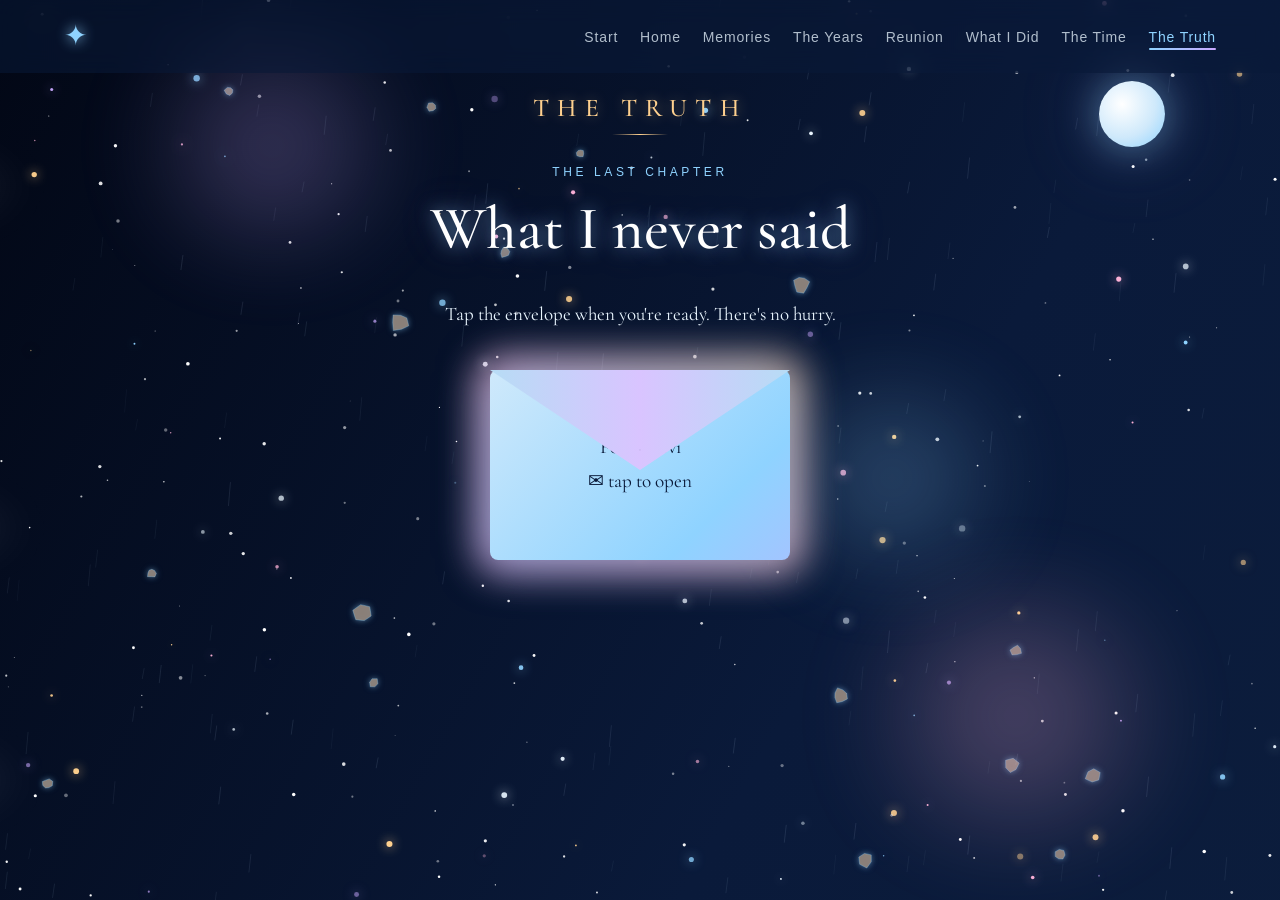
==== letter.html @ a1bbd6cd "1st" ====
<!DOCTYPE html><html lang="en"><head><meta charset="utf-8"><meta name="viewport" content="width=device-width,initial-scale=1,viewport-fit=cover"><meta name="theme-color" content="#0a1a3a"><title>The Truth</title><link rel="preconnect" href="https://fonts.googleapis.com"><link rel="stylesheet" href="style.css"><link href="https://fonts.googleapis.com/css2?family=Cormorant+Garamond:ital,wght@0,400;0,500;1,400&display=swap" rel="stylesheet"></head><body class="night" data-page="letter"><main><h2 class="page-name">The Truth</h2><section class="wrap"><div style="text-align:center"><p class="eyebrow reveal">The last chapter</p><h1 class="reveal">What I never said</h1>
<p class="reveal">Tap the envelope when you're ready. There's no hurry.</p>
<div class="env-wrap"><div class="env-halo"></div><div class="env" role="button" tabindex="0" aria-label="Open the letter"><div class="env-letter">🩵</div><span>For Charvi<br>✉ tap to open</span></div></div></div>
<div class="paper hidden">
<p class="reveal">I don't know what you'll feel after reading all this.</p>
<p class="reveal">Maybe you'll see me only as a friend. Maybe you need time. Maybe you don't feel the same way. And that is completely okay.</p>
<p class="reveal">I don't want this to pressure you. You don't owe me anything, not a reply, not a relationship, not for any book or journey or chocolate. I only wanted you to know what has been in my heart for all these years.</p>
<p class="reveal">You have been a special person in my life for a very long time. I value our friendship.</p>
<p class="reveal">And if you're comfortable giving me a chance, I'd really like to see where this could go.</p>
<p class="quote reveal">Thank you for being one of the most beautiful chapters of my story.</p>
<div class="dark reveal"><h2>Something else, honestly</h2>
<p>If I'm being honest, I'm an introvert. Maybe a little too innocent for my age, genuine to a fault, and easier to hurt than I usually let on.</p>
<p>I'm really only good at two things: studying, and building things like this.</p>
<p>I talk to plenty of people, at IIT, in internships, on projects, but none of it has ever come close to how I feel about you. You cross my mind more often than I'd probably admit, even on the hard days.</p>
<p>I know all of this might look like a lot, maybe even a bit much to you. That's okay. I just wanted to be honest.</p>
<p>I think I'm mature, and I think you are too. I'm not here expecting a cringe relationship. I want to be your next big brother, a second father, a good friend, someone you can share everything with, and who cares for you the way you care back. A really good bond, between two mature kids.</p></div>
<p class="reveal">I'm really afraid of your answer, because I'm really into you.</p>
<p class="reveal">After you read this, text me on Instagram. Even if it's 12 o'clock, I'll be waiting, because we need to talk, Charvi. Just say what you feel.</p>
<!-- BADUGU MESSAGE: type your own exact wording between the tags below, replacing the placeholder. Not generated on purpose. -->
<div class="badugu reveal">Yenaga ondhu vaipu thandharaya...</div>
<p class="quote reveal">Whatever your answer is, I'll respect it.</p>
<!-- PERSONAL DETAILS: put your name below -->
<p class="reveal">— Akilesh</p>
</div></section></main><script src="script.js"></script></body></html>
---- style.css ----
/* ===== shared styles. Colours: change the --vars below to re-theme everything ===== */
*{box-sizing:border-box;margin:0}
html{scroll-behavior:smooth;-webkit-text-size-adjust:100%}
body{-webkit-tap-highlight-color:transparent;touch-action:manipulation;overscroll-behavior-y:none}
:root{--sky:#8fd3ff;--navy:#0a1a3a;--mist:#eaf6ff;--lav:#c9a8ff;--gold:#ffd18f;--pink:#ffb3d9}
body{font:19px/1.75 'Cormorant Garamond',Georgia,serif;color:var(--mist);
  background:linear-gradient(120deg,#040c1e,#0a1a3a,#0f2549,#1a2f52,#0f2549,#0a1a3a,#040c1e);
  background-size:400% 400%;min-height:100vh;overflow-x:hidden;
  animation:fade 1s, bgShift 24s ease infinite}
body.out{opacity:0;transition:opacity .45s}
body.night{background:linear-gradient(120deg,#020715,#0a1a3a,#0d1f3e,#1c1533,#0d1f3e,#0a1a3a,#020715);background-size:400% 400%;animation:fade 1s, bgShift 28s ease infinite}
@keyframes bgShift{0%{background-position:0% 50%}50%{background-position:100% 50%}100%{background-position:0% 50%}}
#sky{position:fixed;inset:0;z-index:0;pointer-events:none}
main{position:relative;z-index:2}
.cloud{position:fixed;z-index:1;left:-30%;width:420px;height:120px;border-radius:60px;background:radial-gradient(ellipse,rgba(255,255,255,.22),transparent 70%);filter:blur(18px);animation:drift 60s linear infinite;pointer-events:none}
.c1{top:14%}.c2{top:52%;animation-duration:90s;animation-delay:-30s}.c3{top:80%;animation-duration:75s;animation-delay:-50s}
@keyframes drift{to{transform:translateX(160vw)}}
.moon{position:fixed;top:9%;right:9%;width:66px;height:66px;border-radius:50%;background:radial-gradient(circle at 35% 35%,#ffffff,#cfe9fb 55%,#8fd3ff 100%);box-shadow:0 0 40px rgba(143,211,255,.5),0 0 90px rgba(201,168,255,.22);z-index:1;pointer-events:none;animation:moonGlow 6s ease-in-out infinite}
@keyframes moonGlow{50%{box-shadow:0 0 55px rgba(143,211,255,.65),0 0 110px rgba(201,168,255,.3)}}
.nebula{position:fixed;z-index:0;border-radius:50%;filter:blur(46px);opacity:.32;pointer-events:none;animation:nebulaDrift 55s ease-in-out infinite alternate}
.neb1{top:4%;left:8%;width:340px;height:220px;background:radial-gradient(circle,var(--lav),transparent 70%)}
.neb2{bottom:6%;right:5%;width:400px;height:260px;background:radial-gradient(circle,var(--pink),transparent 70%);animation-duration:68s}
.neb3{top:42%;left:58%;width:300px;height:200px;background:radial-gradient(circle,var(--sky),transparent 70%);animation-duration:72s}
@keyframes nebulaDrift{to{transform:translate(30px,-22px) scale(1.08)}}
@keyframes fade{from{opacity:0;transform:translateY(12px)}to{opacity:1;transform:none}}
@keyframes float{50%{transform:translateY(-10px)}}
#progress{position:fixed;top:0;left:0;height:3px;width:0%;z-index:30;background:linear-gradient(90deg,var(--sky),var(--lav),var(--gold),var(--pink));box-shadow:0 0 12px var(--sky);transition:width .1s}
.nav{position:fixed;top:0;left:0;right:0;z-index:10;display:flex;align-items:center;justify-content:space-between;padding:calc(12px + env(safe-area-inset-top,0px)) 5vw 12px;background:rgba(10,26,58,.55);backdrop-filter:blur(12px)}
nav{display:flex}
nav a{position:relative;color:var(--mist);text-decoration:none;margin-left:22px;font:14px 'Segoe UI',sans-serif;letter-spacing:.06em;opacity:.75;transition:opacity .3s,color .3s}
nav a::after{content:'';position:absolute;left:0;bottom:-5px;height:2px;width:0;background:linear-gradient(90deg,var(--sky),var(--lav));transition:width .35s;border-radius:2px}
nav a.on,nav a:hover{opacity:1;color:var(--sky)}
nav a.on::after,nav a:hover::after{width:100%}
.logo{font-size:28px;color:var(--sky);text-decoration:none;text-shadow:0 0 14px var(--sky);animation:glowPulse 3.5s ease-in-out infinite}
@keyframes glowPulse{0%,100%{text-shadow:0 0 14px var(--sky)}50%{text-shadow:0 0 26px var(--lav),0 0 10px var(--sky)}}
.burger{display:none;background:none;border:0;color:var(--mist);font-size:26px;cursor:pointer}
@media(max-width:820px){.burger{display:block}nav{display:none;position:absolute;top:100%;left:0;right:0;flex-direction:column;background:rgba(10,26,58,.96);padding:10px 5vw}nav.open{display:flex}nav a{margin:10px 0}}
.wrap{max-width:900px;margin:auto;padding:165px 6vw 60px}
.hero{min-height:100vh;min-height:100dvh;display:flex;flex-direction:column;justify-content:center;align-items:center;text-align:center;padding:calc(150px + env(safe-area-inset-top,0px)) 6vw 40px}
h1{font-size:clamp(2.1rem,6vw,3.8rem);font-weight:500;line-height:1.2;margin-bottom:.5em;
  color:#ffffff;text-shadow:0 0 18px rgba(143,211,255,.6),0 0 40px rgba(201,168,255,.25);
  animation:glowText 5s ease-in-out infinite}
@keyframes glowText{0%,100%{text-shadow:0 0 18px rgba(143,211,255,.6),0 0 40px rgba(201,168,255,.25)}50%{text-shadow:0 0 26px rgba(201,168,255,.75),0 0 50px rgba(143,211,255,.35)}}
h2{font-size:clamp(1.5rem,4vw,2.2rem);color:var(--sky);font-weight:500;margin-bottom:.4em;line-height:1.25;transition:color .4s,text-shadow .4s}
.card:hover h2{color:var(--lav);text-shadow:0 0 14px rgba(201,168,255,.6)}
p{margin-bottom:1em}
.eyebrow{font:12px 'Segoe UI',sans-serif;letter-spacing:.3em;text-transform:uppercase;color:var(--sky);margin-bottom:1.2em}
.highlight{color:var(--gold);font-weight:600;text-shadow:0 0 16px rgba(255,209,143,.75),0 0 32px rgba(255,209,143,.35);animation:glowPulse 2.6s ease-in-out infinite}
.card{background:rgba(4,11,30,.5);border:1px solid rgba(255,255,255,.16);backdrop-filter:blur(10px);border-radius:20px;padding:24px;transition:transform .4s,box-shadow .4s,border-color .4s;position:relative;overflow:hidden}
.card::before{content:'';position:absolute;inset:0;background:linear-gradient(120deg,transparent,rgba(255,255,255,.08),transparent);transform:translateX(-120%);transition:transform .8s}
.card:hover::before{transform:translateX(120%)}
.card:hover{transform:translateY(-8px) scale(1.015);box-shadow:0 16px 46px rgba(201,168,255,.3),0 0 30px rgba(143,211,255,.22);border-color:rgba(201,168,255,.5)}
.mem-card{cursor:pointer}
.mem-card .mem-face h2{margin-bottom:2px}
.mem-hint{color:var(--sky);font:13px 'Segoe UI',sans-serif;letter-spacing:.1em;opacity:.85;transition:opacity .35s,transform .35s;margin:0}
.mem-hint span{display:inline-block;animation:hintPulse 1.8s ease-in-out infinite}
@keyframes hintPulse{50%{transform:scale(1.3);opacity:.6}}
.mem-content{max-height:0;opacity:0;overflow:hidden;transform:translateY(-6px);transition:max-height .8s cubic-bezier(.4,0,.2,1),opacity .6s ease .15s,transform .6s ease .15s}
.mem-content p{padding-top:14px}
.mem-card.open .mem-content{max-height:400px;opacity:1;transform:none}
.mem-card.open .mem-hint{opacity:0;transform:translateY(-4px);height:0;overflow:hidden}
.mem-card.pop{animation:memPop .5s ease}
@keyframes memPop{0%{transform:scale(1)}35%{transform:scale(1.04)}100%{transform:scale(1)}}
.grid{display:grid;gap:22px;grid-template-columns:repeat(auto-fit,minmax(270px,1fr));margin:28px 0}
.reveal{opacity:0;transform:translateY(26px);transition:opacity 1.1s,transform 1.1s}
.reveal.in{opacity:1;transform:none}
.seq{opacity:0;animation:fade 1.6s forwards}
.btn{display:inline-block;position:relative;margin-top:22px;padding:12px 28px;border-radius:40px;border:1px solid var(--sky);color:var(--mist);text-decoration:none;font:15px 'Segoe UI',sans-serif;background:rgba(143,211,255,.12);transition:.35s;overflow:hidden;isolation:isolate}
.btn::before{content:'';position:absolute;inset:-3px;z-index:-1;border-radius:44px;background:linear-gradient(45deg,var(--sky),var(--lav),var(--gold),var(--pink),var(--sky));background-size:300% 300%;filter:blur(9px);opacity:.55;animation:pulseGlow 5s linear infinite}
@keyframes pulseGlow{to{background-position:300% 0}}
.btn:hover{background:var(--sky);color:var(--navy);box-shadow:0 0 30px var(--sky);transform:translateY(-2px) scale(1.04)}
.ripple{position:absolute;border-radius:50%;background:rgba(255,255,255,.55);transform:scale(0);animation:rippleAnim .6s ease-out;pointer-events:none}
@keyframes rippleAnim{to{transform:scale(2.6);opacity:0}}
.timeline{margin:30px 0;padding-left:34px;border-left:2px solid rgba(143,211,255,.35)}
.tl{position:relative;margin-bottom:40px}
.tl::before{content:'';position:absolute;left:-43px;top:9px;width:14px;height:14px;border-radius:50%;background:radial-gradient(circle,var(--sky),var(--lav));box-shadow:0 0 16px var(--sky);animation:dotPulse 2.6s ease-in-out infinite}
@keyframes dotPulse{50%{box-shadow:0 0 26px var(--lav)}}
.note{border-left:3px solid var(--sky);padding:6px 18px;font-style:italic;opacity:.92;margin:28px 0}
.quote{font-size:clamp(1.4rem,3.6vw,2rem);text-align:center;margin:56px 0;line-height:1.4;
  color:#ffffff;text-shadow:0 0 20px rgba(143,211,255,.55),0 0 44px rgba(201,168,255,.3);
  animation:glowText 6s ease-in-out infinite}
.time-card{text-align:center}
.time-sub{opacity:.85;font-size:.95rem;margin-top:-4px}
.clock{display:flex;justify-content:center;gap:18px;flex-wrap:wrap;margin:18px 0 4px}
.clock>div{text-align:center;min-width:52px}
.clock .num{display:block;font:2.1rem/1 'Cormorant Garamond',Georgia,serif;color:var(--sky);text-shadow:0 0 16px rgba(143,211,255,.6);font-variant-numeric:tabular-nums;animation:glowPulse 3s ease-in-out infinite}
.clock label{display:block;font:11px 'Segoe UI',sans-serif;letter-spacing:.12em;text-transform:uppercase;color:var(--mist);opacity:.7;margin-top:4px}
.dark{background:rgba(4,11,30,.55);border-radius:24px;padding:32px;margin:40px 0;transition:box-shadow .4s;border:1px solid transparent}
.dark:hover{box-shadow:0 0 40px rgba(201,168,255,.2)}
.dark.gold{background:rgba(255,209,143,.08);border-color:rgba(255,209,143,.4)}
.dark.gold:hover{box-shadow:0 0 40px rgba(255,209,143,.3)}
.dark.gold h2{color:var(--gold);text-shadow:0 0 14px rgba(255,209,143,.55)}
.list{list-style:none;padding:0}.list li{padding:8px 0 8px 30px;position:relative;transition:transform .3s,color .3s}.list li::before{content:'☁';position:absolute;left:0;color:var(--sky);transition:transform .3s}
.list li:hover{transform:translateX(6px);color:var(--lav)}.list li:hover::before{transform:scale(1.3) rotate(15deg)}
.next{display:block;text-align:center;margin:70px 0 10px}
.spark{position:fixed;border-radius:50%;pointer-events:none;z-index:15;animation:sparkFade .9s forwards}
@keyframes sparkFade{to{transform:translate(var(--sx,0),-24px) scale(0);opacity:0}}
.ambient{position:fixed;bottom:-40px;z-index:3;pointer-events:none;animation:riseIcon linear forwards;filter:drop-shadow(0 0 6px rgba(143,211,255,.6))}
@keyframes riseIcon{0%{transform:translateY(0) translateX(0) rotate(0deg);opacity:.9}100%{transform:translateY(-112vh) translateX(var(--sway,40px)) rotate(25deg);opacity:0}}
#pageTransition{position:fixed;top:50%;left:50%;width:220vmax;height:220vmax;margin-left:-110vmax;margin-top:-110vmax;z-index:100;background:radial-gradient(circle at 50% 50%,#1a2f52,#0a1a3a 55%,#040c1e 100%);display:flex;align-items:center;justify-content:center;clip-path:url(#heartClip);transform:scale(1);transform-origin:50% 50%;transition:transform 1.9s cubic-bezier(.65,0,.35,1)}
#pageTransition.hide{transform:scale(.0005);pointer-events:none}
.pt-ring{position:absolute;width:180px;height:180px;border-radius:50%;border:2px solid transparent;border-top-color:var(--sky);border-right-color:var(--lav);opacity:.55;animation:ringSpin 3.2s linear infinite,ringPulse 2.4s ease-in-out infinite}
@keyframes ringSpin{to{transform:rotate(360deg)}}
@keyframes ringPulse{0%,100%{transform:scale(1) rotate(0deg)}50%{transform:scale(1.15) rotate(180deg)}}
.pt-inner{position:relative;z-index:1;color:var(--sky);font:1.6rem 'Cormorant Garamond',Georgia,serif;letter-spacing:.25em;text-shadow:0 0 22px var(--sky);opacity:.9;text-align:center;padding:0 20px;animation:glowPulse 2.4s ease-in-out infinite}
.pt-dots span{opacity:0;animation:dotFade 1.4s infinite}
.pt-dots span:nth-child(2){animation-delay:.3s}
.pt-dots span:nth-child(3){animation-delay:.6s}
@keyframes dotFade{0%,100%{opacity:0}50%{opacity:1}}
.burst{position:fixed;border-radius:50%;pointer-events:none;z-index:25;animation:burstFly 1s ease-out forwards}
@keyframes burstFly{to{transform:translate(var(--dx),var(--dy)) scale(0);opacity:0}}
/* letter page */
.env-wrap{position:relative;width:min(300px,80vw);margin:40px auto;perspective:900px}
.env-halo{position:absolute;inset:-14px;border-radius:24px;background:linear-gradient(45deg,#8fd3ff,#c9a8ff,#ffb3d9,#ffd18f,#9bffb5,#8fd3ff);background-size:400% 400%;filter:blur(18px);opacity:.7;pointer-events:none;animation:haloShift 5s linear infinite,haloBreathe 3s ease-in-out infinite}
@keyframes haloShift{to{background-position:400% 0}}
@keyframes haloBreathe{50%{opacity:1;scale:1.07}}
.env{width:100%;height:190px;margin:0;position:relative;cursor:pointer;transform-style:preserve-3d;background:linear-gradient(135deg,#cfe9fb,#8fd3ff,#c9a8ff,#ffb3d9,#ffd18f);background-size:300% 300%;border-radius:8px;box-shadow:0 0 50px rgba(143,211,255,.5);display:grid;place-items:center;color:var(--navy);text-align:center;font-size:1.2rem;animation:float 4s ease-in-out infinite,envGlow 6s ease infinite;transition:.8s}
@keyframes envGlow{50%{background-position:100% 50%}}
.env span{animation:tapPulse 2.2s ease-in-out infinite}
@keyframes tapPulse{50%{transform:scale(1.07);text-shadow:0 0 14px #fff}}
.env::before{content:'';position:absolute;top:0;left:0;right:0;height:100px;background:linear-gradient(90deg,#b7dcf5,#d9c4ff,#b7dcf5);clip-path:polygon(0 0,100% 0,50% 100%);transform-origin:top;transition:transform .9s cubic-bezier(.3,1.2,.5,1) .35s}
.env-letter{position:absolute;left:8%;right:8%;top:10px;height:78%;border-radius:6px;display:grid;place-items:center;font-size:2.4rem;opacity:0;transform:translateY(0) scale(.9);
  background:linear-gradient(180deg,#fffaf0,#ffe9f6 60%,#e4efff);box-shadow:0 0 34px rgba(255,209,143,.85),0 0 60px rgba(255,179,217,.6);transition:transform 1.2s cubic-bezier(.3,1.35,.5,1) .6s,opacity .5s ease .6s,box-shadow .6s}
.env.open{animation:envShake .9s ease-out,envHue 2.6s ease-in-out;box-shadow:0 0 90px rgba(255,179,217,.9),0 0 140px rgba(143,211,255,.7)}
.env.open span{animation:none;opacity:0;transition:opacity .4s}
.env.open::before{transform:rotateX(180deg);background:linear-gradient(90deg,#ffb3d9,#ffd18f,#9bffb5,#8fd3ff)}
.env.open .env-letter{opacity:1;transform:translateY(-135%) rotate(-3deg) scale(1)}
.env-wrap.open .env-halo{animation:haloFlare 2.2s ease-out forwards}
.env.done{opacity:.25;transform:scale(.7);height:120px;animation:none;box-shadow:0 0 50px rgba(143,211,255,.5)}
.env.done .env-letter{opacity:0;transform:translateY(-135%) scale(.85)}
.env-wrap.open .env-halo{pointer-events:none}
@keyframes envShake{0%{transform:rotate(0)}12%{transform:rotate(-7deg) scale(1.06)}28%{transform:rotate(6deg) scale(1.08)}44%{transform:rotate(-4deg) scale(1.05)}60%{transform:rotate(3deg) scale(1.03)}80%{transform:rotate(-1deg)}100%{transform:rotate(0)}}
@keyframes envHue{0%,100%{filter:hue-rotate(0)}50%{filter:hue-rotate(160deg) saturate(1.4)}}
@keyframes haloFlare{0%{opacity:.9;scale:1}25%{opacity:1;scale:1.7}100%{opacity:0;scale:2.6}}
.hidden{display:none}
.paper{font-size:clamp(1.2rem,4.2vw,1.45rem);line-height:1.95;text-align:center;padding:10px 0 40px}
.paper p{margin-bottom:1.6em}
.badugu{border:2px dashed var(--sky);border-radius:16px;padding:30px 20px;text-align:center;font-size:1.3rem;background:rgba(143,211,255,.08);margin:44px 0;white-space:pre-line;animation:dotPulse 4s ease-in-out infinite}
/* mobile: lighten expensive effects so it stays smooth on phones */
@media(max-width:600px){
  .nav,.card{backdrop-filter:blur(7px)}
  .nebula{filter:blur(26px)}
  .cloud{filter:blur(10px)}
  #pageTransition{width:170vmax;height:170vmax;margin-left:-85vmax;margin-top:-85vmax}
  .clock{gap:12px}
  .clock .num{font-size:1.7rem}
  .wrap{padding:155px 6vw 50px}
  body{font-size:17px}
}
@media(prefers-reduced-motion:reduce){*{animation:none!important;transition:none!important}.reveal,.seq{opacity:1;transform:none}}

/* page name heading, shown at the top of every page */
.page-name{position:absolute;top:calc(92px + env(safe-area-inset-top,0px));left:0;right:0;margin:0;text-align:center;font-size:clamp(1.15rem,3.4vw,1.6rem);font-weight:500;letter-spacing:.32em;text-transform:uppercase;color:var(--gold);text-shadow:0 0 14px rgba(255,209,143,.45);z-index:3;pointer-events:none}
.page-name::after{content:'';display:block;width:56px;height:1px;margin:10px auto 0;background:linear-gradient(90deg,transparent,var(--gold),transparent)}
@media(max-width:600px){.page-name{top:calc(88px + env(safe-area-inset-top,0px));letter-spacing:.24em}}

/* ===== start page: colourful opening ===== */
#intro{position:fixed;inset:0;z-index:99;overflow:hidden;display:flex;align-items:center;justify-content:center}
.in-half{position:absolute;top:0;bottom:0;width:50.4%;background:radial-gradient(circle at 50% 50%,#1d2c66,#0a1a3a 62%,#050b1e);transition:transform 1.15s cubic-bezier(.77,0,.18,1) .35s;z-index:0}
.in-half.l{left:0}.in-half.r{right:0}
.in-half.l::after,.in-half.r::before{content:'';position:absolute;top:0;bottom:0;width:6px;background:linear-gradient(180deg,#8fd3ff,#c9a8ff,#ffb3d9,#ffd18f,#9bffb5,#8fd3ff);background-size:100% 300%;animation:seam 1.2s linear infinite;opacity:0;transition:opacity .25s ease .3s;box-shadow:0 0 22px 4px rgba(201,168,255,.8),0 0 40px 8px rgba(143,211,255,.5)}
#intro.open .in-half.l::after,#intro.open .in-half.r::before{opacity:1}
.in-half.l::after{right:0}.in-half.r::before{left:0}
@keyframes seam{to{background-position:0 300%}}
.in-stage{position:relative;z-index:1;width:100%;height:100%;display:flex;flex-direction:column;align-items:center;justify-content:center;transition:opacity .7s ease,transform .9s ease,filter .7s ease}

/* aurora colour clouds */
.in-aurora i{position:absolute;width:62vmax;height:62vmax;border-radius:50%;filter:blur(70px);mix-blend-mode:screen;opacity:0;animation:auroraIn 3.2s ease 3.4s forwards,auroraDrift 9s ease-in-out 3.4s infinite alternate}
.in-aurora i:nth-child(1){background:#ff7ac8;left:-22vmax;top:-18vmax}
.in-aurora i:nth-child(2){background:#5fb8ff;right:-24vmax;top:-10vmax;animation-delay:4.2s,4.2s}
.in-aurora i:nth-child(3){background:#a98bff;left:-14vmax;bottom:-26vmax;animation-delay:5s,5s}
.in-aurora i:nth-child(4){background:#ffcf7a;right:-20vmax;bottom:-24vmax;animation-delay:5.8s,5.8s}
@keyframes auroraIn{to{opacity:.55}}
@keyframes auroraDrift{from{transform:translate(0,0) scale(1) rotate(0)}to{transform:translate(8vmax,6vmax) scale(1.25) rotate(40deg)}}

/* rainbow rings expanding from the centre */
.in-rings{position:absolute;inset:0;display:grid;place-items:center;pointer-events:none}
.in-rings b{grid-area:1/1;width:30vmin;height:30vmin;border-radius:50%;border:4px solid transparent;opacity:0;
  background:conic-gradient(#8fd3ff,#c9a8ff,#ffb3d9,#ffd18f,#9bffb5,#8fd3ff) border-box;
  -webkit-mask:linear-gradient(#000 0 0) padding-box,linear-gradient(#000 0 0);-webkit-mask-composite:xor;mask:linear-gradient(#000 0 0) padding-box exclude,linear-gradient(#000 0 0);
  animation:ringOut 3.4s ease-out infinite}
.in-rings b:nth-child(1){animation-delay:5.6s}.in-rings b:nth-child(2){animation-delay:6.3s}.in-rings b:nth-child(3){animation-delay:7s}.in-rings b:nth-child(4){animation-delay:7.7s}.in-rings b:nth-child(5){animation-delay:8.4s}
@keyframes ringOut{0%{transform:scale(.15) rotate(0);opacity:0}15%{opacity:1}100%{transform:scale(4.6) rotate(150deg);opacity:0}}

/* glowing heart that pops in and cycles through colours */
.in-heart{position:relative;width:min(34vw,150px);height:auto;opacity:0;transform:scale(0);filter:drop-shadow(0 0 24px rgba(255,143,200,.9)) drop-shadow(0 0 50px rgba(143,211,255,.7));
  animation:heartPop 1.1s cubic-bezier(.34,1.56,.64,1) 7s forwards,heartBeat 1.3s ease-in-out 8.3s infinite,hueSpin 3.5s linear 7s infinite}
@keyframes heartPop{0%{opacity:0;transform:scale(0) rotate(-25deg)}100%{opacity:1;transform:scale(1) rotate(0)}}
@keyframes heartBeat{0%,100%{transform:scale(1)}18%{transform:scale(1.14)}34%{transform:scale(1)}50%{transform:scale(1.09)}66%{transform:scale(1)}}
@keyframes hueSpin{to{filter:drop-shadow(0 0 24px rgba(255,143,200,.9)) drop-shadow(0 0 50px rgba(143,211,255,.7)) hue-rotate(360deg)}}

/* "for you, Charvi" rising letter by letter, each letter its own colour */
.in-words{position:relative;margin-top:3vmin;display:flex;flex-wrap:wrap;justify-content:center;gap:0 .32em;padding:0 6vw;font:italic 500 clamp(2.2rem,10vw,4rem)/1.15 'Cormorant Garamond',Georgia,serif}
.in-word{display:inline-flex}
.in-words i{font-style:italic;display:inline-block;opacity:0;color:var(--c);text-shadow:0 0 18px var(--c),0 0 40px var(--c);animation:letterRise .9s cubic-bezier(.2,.9,.3,1.2) both}
@keyframes letterRise{0%{opacity:0;transform:translateY(40px) scale(.4) rotate(-14deg);filter:blur(10px)}100%{opacity:1;transform:none;filter:none}}


/* the finish: shockwave, stage melts away, the two halves slide apart along a glowing seam */
.in-shock{position:absolute;left:50%;top:50%;width:20vmin;height:20vmin;margin:-10vmin 0 0 -10vmin;border-radius:50%;border:6px solid transparent;opacity:0;z-index:2;pointer-events:none;
  background:conic-gradient(#8fd3ff,#c9a8ff,#ffb3d9,#ffd18f,#9bffb5,#8fd3ff) border-box;
  -webkit-mask:linear-gradient(#000 0 0) padding-box,linear-gradient(#000 0 0);-webkit-mask-composite:xor;mask:linear-gradient(#000 0 0) padding-box exclude,linear-gradient(#000 0 0)}
#intro.open{pointer-events:none}
#intro.open .in-stage{opacity:0;transform:scale(1.35);filter:blur(10px)}
#intro.open .in-half.l{transform:translateX(-102%)}
#intro.open .in-half.r{transform:translateX(102%)}
#intro.open .in-shock{animation:shock 1.1s ease-out forwards}
@keyframes shock{0%{opacity:1;transform:scale(.2)}100%{opacity:0;transform:scale(14)}}

/* confetti, used by the opening and by the Enter button */
.confetti{position:fixed;z-index:101;pointer-events:none;box-shadow:0 0 8px currentColor;animation:confettiFly ease-out forwards}
@keyframes confettiFly{0%{transform:translate(0,0) rotate(0) scale(.3);opacity:1}35%{transform:translate(var(--dx),var(--dy)) rotate(calc(var(--rot) * .5)) scale(1);opacity:1}100%{transform:translate(var(--dx),calc(var(--dy) + var(--fall))) rotate(var(--rot)) scale(.8);opacity:0}}

/* colour glows drifting behind the start page */
.hero-aurora{position:fixed;inset:0;z-index:1;pointer-events:none;overflow:hidden}
.hero-aurora i{position:absolute;width:55vmax;height:55vmax;border-radius:50%;filter:blur(80px);mix-blend-mode:screen;opacity:.28;animation:auroraDrift 12s ease-in-out infinite alternate}
.hero-aurora i:nth-child(1){background:#ff7ac8;left:-20vmax;top:-15vmax}
.hero-aurora i:nth-child(2){background:#5fb8ff;right:-22vmax;top:5vmax;animation-delay:-3s}
.hero-aurora i:nth-child(3){background:#a98bff;left:-10vmax;bottom:-25vmax;animation-delay:-6s}
.hero-aurora i:nth-child(4){background:#ffcf7a;right:-18vmax;bottom:-22vmax;animation-delay:-9s}

/* the opening lines: each one blurs in from alternating sides, headings shimmer in rainbow colours */
body[data-page=start] .seq{--sx:-46px;animation:heroIn 1.8s cubic-bezier(.2,.8,.2,1) forwards}
body[data-page=start] .seq:nth-child(even){--sx:46px}
@keyframes heroIn{0%{opacity:0;transform:translate(var(--sx),30px) scale(.93);filter:blur(14px)}60%{filter:blur(0)}100%{opacity:1;transform:none;filter:none}}
body[data-page=start] h1.seq{background:linear-gradient(90deg,#8fd3ff,#c9a8ff,#ffb3d9,#ffd18f,#9bffb5,#8fd3ff);background-size:300% 100%;-webkit-background-clip:text;background-clip:text;color:transparent;text-shadow:none;
  animation:heroIn 1.8s cubic-bezier(.2,.8,.2,1) forwards,rainbowShift 6s linear infinite}
@keyframes rainbowShift{to{background-position:300% 0}}
body[data-page=start] .btn::before{opacity:.95;filter:blur(12px)}

/* leaving the start page: the ring in the heart transition turns rainbow */
#pageTransition.rainbow .pt-ring{border-top-color:var(--pink);border-right-color:var(--gold);border-bottom-color:var(--sky);border-left-color:var(--lav);opacity:.95;animation:ringSpin 1.1s linear infinite}

/* build-up: one glowing dot in the dark, colourful lights gathering toward it, then a flash that reveals the heart */
.in-core{position:absolute;left:50%;top:50%;width:14px;height:14px;margin:-7px 0 0 -7px;border-radius:50%;background:#fff;opacity:0;
  box-shadow:0 0 18px 6px rgba(255,255,255,.9),0 0 50px 18px rgba(143,211,255,.7),0 0 90px 36px rgba(201,168,255,.45),0 0 130px 50px rgba(255,179,217,.3);
  animation:coreLife 6.9s ease-in .6s forwards}
@keyframes coreLife{0%{opacity:0;transform:scale(0)}8%{opacity:1;transform:scale(1)}20%{transform:scale(.8)}35%{transform:scale(1.2)}50%{transform:scale(.9)}65%{transform:scale(1.7)}80%{transform:scale(2.4)}92%{opacity:1;transform:scale(5)}100%{opacity:0;transform:scale(30)}}
.in-orbit{position:absolute;left:50%;top:50%;width:0;height:0;pointer-events:none;animation:orbitSpin 7s linear 3.2s infinite}
.in-orbit i{position:absolute;left:-5px;top:-5px;width:10px;height:10px;border-radius:50%;background:var(--c);box-shadow:0 0 14px 3px var(--c);opacity:0;animation:dotConverge 3.4s cubic-bezier(.4,0,.6,1) both}
@keyframes orbitSpin{to{transform:rotate(360deg)}}
@keyframes dotConverge{0%{opacity:0;transform:rotate(var(--a)) translateX(46vmin) scale(.4)}20%{opacity:1}85%{opacity:1;transform:rotate(var(--a)) translateX(12vmin) scale(1.2)}100%{opacity:0;transform:rotate(var(--a)) translateX(0) scale(.2)}}

/* envelope opening effects */
.open-ring{position:fixed;width:90px;height:90px;margin:-45px 0 0 -45px;border-radius:50%;border:6px solid transparent;pointer-events:none;z-index:24;opacity:0;
  background:conic-gradient(#8fd3ff,#c9a8ff,#ffb3d9,#ffd18f,#9bffb5,#8fd3ff) border-box;
  -webkit-mask:linear-gradient(#000 0 0) padding-box,linear-gradient(#000 0 0);-webkit-mask-composite:xor;mask:linear-gradient(#000 0 0) padding-box exclude,linear-gradient(#000 0 0);
  animation:openRing 1.5s ease-out forwards}
@keyframes openRing{0%{opacity:1;transform:scale(.2) rotate(0)}100%{opacity:0;transform:scale(14) rotate(120deg)}}
.fheart{position:fixed;z-index:26;pointer-events:none;filter:drop-shadow(0 0 8px rgba(255,255,255,.6));animation:heartFloat ease-out forwards}
@keyframes heartFloat{0%{transform:translate(0,0) scale(.4);opacity:0}15%{opacity:1}100%{transform:translate(var(--sway),-70vh) scale(1.25) rotate(22deg);opacity:0}}
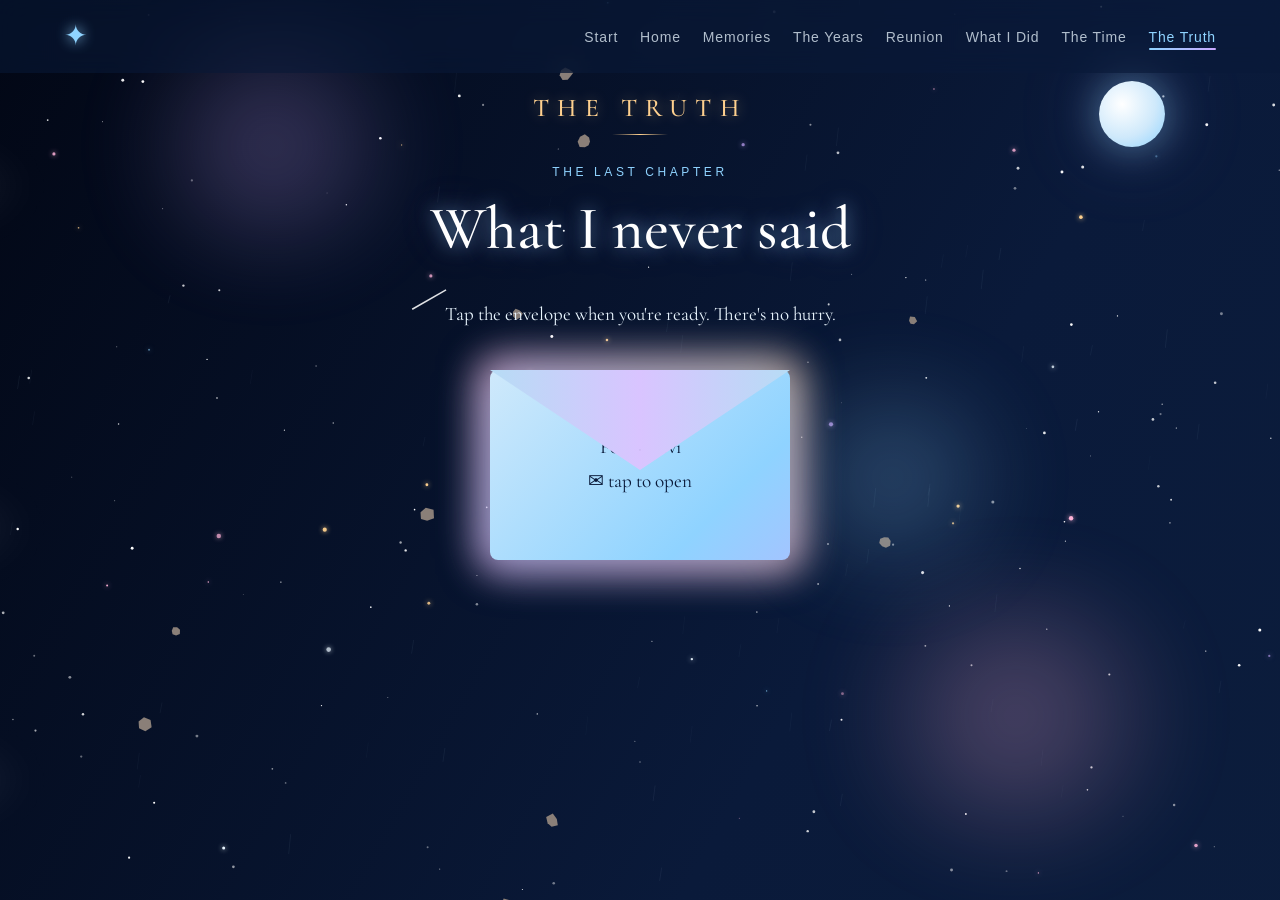
==== commit 0472ead5: "Add files via upload" ====
--- a/letter.html
+++ b/letter.html
@@ -21,4 +21,10 @@
 <p class="quote reveal">Whatever your answer is, I'll respect it.</p>
 <!-- PERSONAL DETAILS: put your name below -->
 <p class="reveal">— Akilesh</p>
+<div class="scan-card reveal" style="text-align:center;margin:2.5rem auto 1rem;max-width:420px;padding:1.25rem;border-radius:18px;background:rgba(255,255,255,.07);border:1px solid rgba(255,255,255,.18)">
+  <h2>One last little thing 🩵</h2>
+  <p>Scan this code with your phone camera and see where it takes you.</p>
+  <img src="scan-me.jpeg" alt="QR code to scan with your phone camera" loading="lazy" style="display:block;width:min(100%,320px);height:auto;margin:1rem auto;border-radius:10px;background:#fff" />
+  <p style="font-size:.95em;opacity:.85">Open your camera, point it at the code, and tap the link that appears.</p>
+</div>
 </div></section></main><script src="script.js"></script></body></html>
--- a/style.css
+++ b/style.css
@@ -249,3 +249,55 @@
 @keyframes openRing{0%{opacity:1;transform:scale(.2) rotate(0)}100%{opacity:0;transform:scale(14) rotate(120deg)}}
 .fheart{position:fixed;z-index:26;pointer-events:none;filter:drop-shadow(0 0 8px rgba(255,255,255,.6));animation:heartFloat ease-out forwards}
 @keyframes heartFloat{0%{transform:translate(0,0) scale(.4);opacity:0}15%{opacity:1}100%{transform:translate(var(--sway),-70vh) scale(1.25) rotate(22deg);opacity:0}}
+
+
+/* Performance profile: low-power phones retain the palette and layout, not the costly layers. */
+@media (max-width:700px), (pointer:coarse) {
+  body, body.night { animation: fade 1s both; background-size: auto; }
+  .nebula, .cloud, .hero-aurora { animation: none !important; }
+  .nebula { filter: blur(14px); opacity: .2; }
+  .cloud { filter: none; opacity: .12; }
+  .nav, .card { -webkit-backdrop-filter: none; backdrop-filter: none; }
+  .in-aurora i { filter: blur(24px); mix-blend-mode: normal; animation: auroraIn 1s ease 3.4s forwards !important; }
+  .in-rings b { animation-duration: 4.5s; }
+  .in-heart { filter: drop-shadow(0 0 10px rgba(255,143,200,.55)); animation: heartPop 1.1s cubic-bezier(.34,1.56,.64,1) 7s forwards, heartBeat 1.8s ease-in-out 8.3s infinite; }
+  .in-words i { text-shadow: 0 0 8px var(--c); }
+  .confetti { box-shadow: none; }
+  .fheart { filter: none; }
+  .btn, a, button { touch-action: manipulation; }
+}
+@media (max-width:700px) and (prefers-reduced-motion:no-preference) {
+  #intro .in-orbit { animation: none; }
+  .in-orbit i { box-shadow: none; }
+  body[data-page=start] h1.seq { animation: heroIn 1.1s ease forwards; }
+}
+@media (prefers-reduced-motion: reduce) {
+  html { scroll-behavior: auto; }
+  .hero-aurora, .nebula, .cloud, #sky { display: none !important; }
+}
+
+
+/* ===== mobile performance layer: preserves the visual theme, reduces expensive effects ===== */
+@media (max-width: 700px), (pointer: coarse) {
+  html { scroll-behavior: auto; }
+  body, body.night { background-size: 100% 100%; animation: fade .35s ease-out both; }
+  .cloud, .nebula { animation: none !important; filter: none !important; opacity: .16; }
+  .cloud { background: radial-gradient(ellipse,rgba(255,255,255,.12),transparent 70%); }
+  .nebula { opacity: .12; }
+  .moon { animation: none !important; box-shadow: 0 0 22px rgba(143,211,255,.28); }
+  #progress { box-shadow: none; transition: none; }
+  .nav, .panel, .card, .mem-card { -webkit-backdrop-filter: none; backdrop-filter: none; }
+  .spark, .ambient { display: none !important; }
+  .in-aurora, .hero-aurora, .in-rings { animation-duration: 1ms !important; }
+  .confetti { will-change: transform, opacity; }
+}
+@media (max-width: 700px) {
+  .cloud { display: none; }
+  .nebula { filter: none; }
+  .moon { width: 48px; height: 48px; }
+  .page-transition, #pageTransition { backdrop-filter: none; -webkit-backdrop-filter: none; }
+}
+@media (prefers-reduced-motion: reduce) {
+  *, *::before, *::after { scroll-behavior: auto !important; animation-duration: .01ms !important;
+    animation-iteration-count: 1 !important; transition-duration: .01ms !important; }
+}
